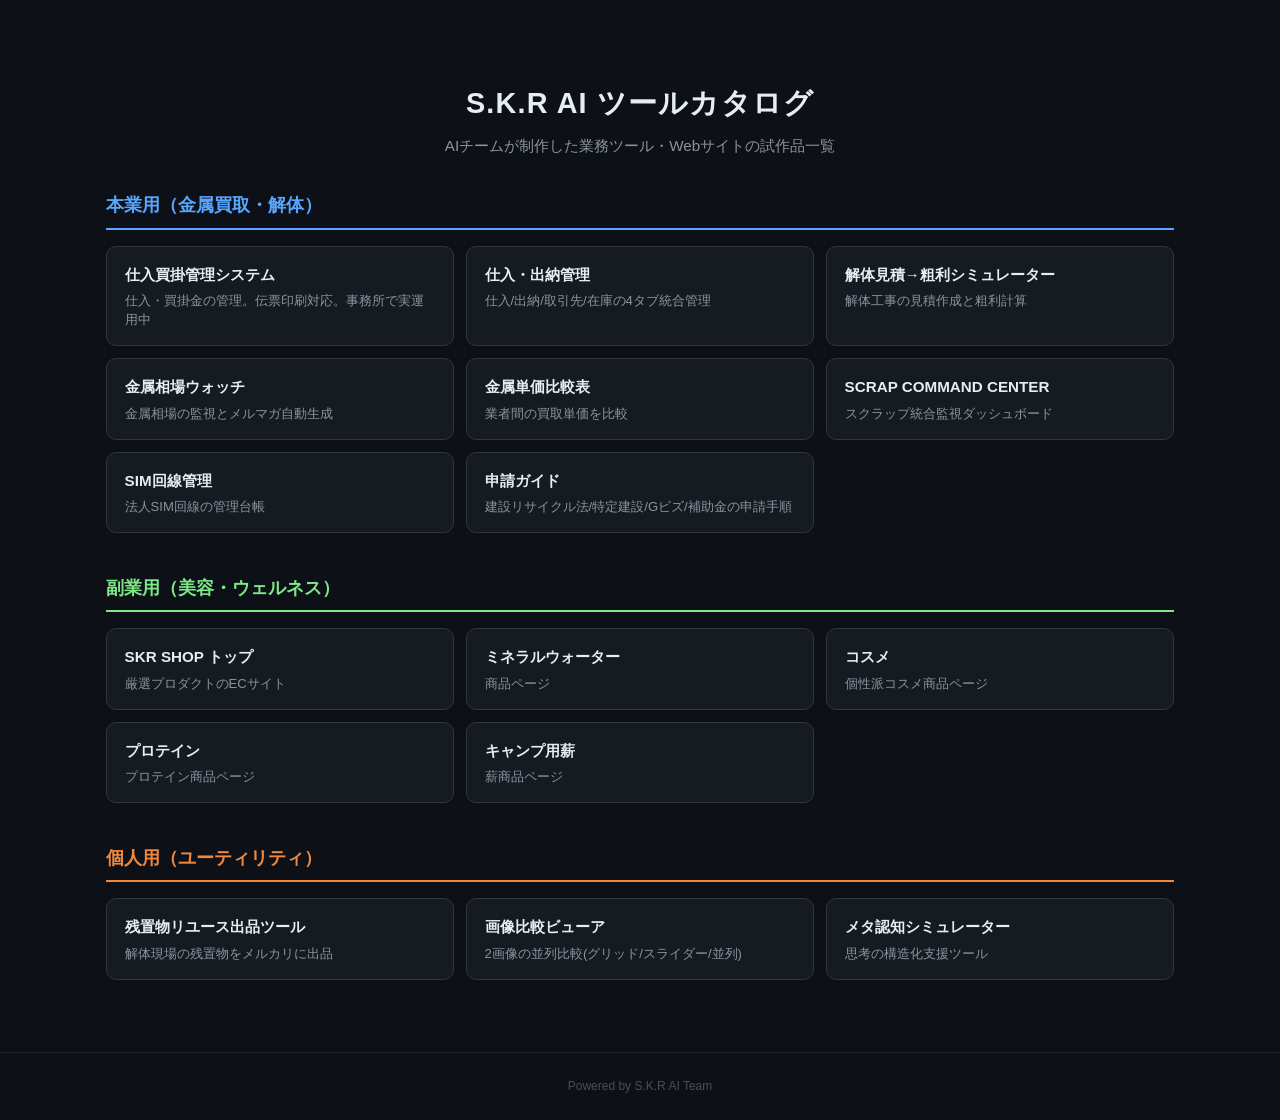
==== index.html @ cd391f43 "初回デプロイ: S.K.R AIツールカタログ(本業8+副業5+個人3) PII除去済み(名前/住所/電話/単価→ダミー化)、クロエQAパス。  Co-Authored-By: Claude Opus" ====
<!DOCTYPE html>
<html lang="ja">
<head>
<meta charset="UTF-8">
<meta name="viewport" content="width=device-width, initial-scale=1.0">
<title>S.K.R AI ツールカタログ</title>
<style>
  *,*::before,*::after{box-sizing:border-box;margin:0;padding:0}
  body{
    background:#0d1117;
    color:#c9d1d9;
    font-family:'Segoe UI','Hiragino Sans','Noto Sans JP',sans-serif;
    line-height:1.6;
    min-height:100vh;
    display:flex;
    flex-direction:column;
  }
  .container{
    max-width:1100px;
    margin:0 auto;
    padding:2rem 1rem;
    flex:1;
  }
  /* Header */
  .header{
    text-align:center;
    padding:3rem 1rem 2rem;
  }
  .header h1{
    font-size:1.8rem;
    font-weight:700;
    color:#e6edf3;
    letter-spacing:.04em;
  }
  .header p{
    margin-top:.5rem;
    font-size:.95rem;
    color:#8b949e;
  }
  /* Section */
  .section{margin-bottom:2.5rem}
  .section-title{
    font-size:1.15rem;
    font-weight:600;
    padding-bottom:.5rem;
    margin-bottom:1rem;
    border-bottom:2px solid;
  }
  .section-title--main{color:#58a6ff;border-color:#58a6ff}
  .section-title--side{color:#7ee787;border-color:#7ee787}
  .section-title--personal{color:#f0883e;border-color:#f0883e}
  /* Grid */
  .grid{
    display:grid;
    gap:.75rem;
    grid-template-columns:1fr;
  }
  @media(min-width:600px){.grid{grid-template-columns:repeat(2,1fr)}}
  @media(min-width:900px){.grid{grid-template-columns:repeat(3,1fr)}}
  /* Card */
  .card{
    display:block;
    background:#161b22;
    border:1px solid #30363d;
    border-radius:10px;
    padding:1rem 1.1rem;
    text-decoration:none;
    color:inherit;
    min-height:48px;
    transition:border-color .15s,box-shadow .15s;
  }
  .card:hover,.card:focus-visible{
    border-color:#58a6ff;
    box-shadow:0 0 0 1px #58a6ff33;
    outline:none;
  }
  .card-title{
    font-size:.95rem;
    font-weight:600;
    color:#e6edf3;
    margin-bottom:.25rem;
  }
  .card-desc{
    font-size:.82rem;
    color:#8b949e;
    line-height:1.45;
  }
  /* Footer */
  .footer{
    text-align:center;
    padding:1.5rem 1rem;
    font-size:.75rem;
    color:#484f58;
    border-top:1px solid #21262d;
  }
</style>
</head>
<body>

<div class="container">
  <header class="header">
    <h1>S.K.R AI ツールカタログ</h1>
    <p>AIチームが制作した業務ツール・Webサイトの試作品一覧</p>
  </header>

  <!-- 本業用 -->
  <section class="section">
    <h2 class="section-title section-title--main">本業用（金属買取・解体）</h2>
    <div class="grid">
      <a class="card" href="shiire-kaikake.html">
        <div class="card-title">仕入買掛管理システム</div>
        <div class="card-desc">仕入・買掛金の管理。伝票印刷対応。事務所で実運用中</div>
      </a>
      <a class="card" href="skr-kanri.html">
        <div class="card-title">仕入・出納管理</div>
        <div class="card-desc">仕入/出納/取引先/在庫の4タブ統合管理</div>
      </a>
      <a class="card" href="mitsumori-sim.html">
        <div class="card-title">解体見積→粗利シミュレーター</div>
        <div class="card-desc">解体工事の見積作成と粗利計算</div>
      </a>
      <a class="card" href="soba-watch.html">
        <div class="card-title">金属相場ウォッチ</div>
        <div class="card-desc">金属相場の監視とメルマガ自動生成</div>
      </a>
      <a class="card" href="skr-price-compare.html">
        <div class="card-title">金属単価比較表</div>
        <div class="card-desc">業者間の買取単価を比較</div>
      </a>
      <a class="card" href="scrap-monitor.html">
        <div class="card-title">SCRAP COMMAND CENTER</div>
        <div class="card-desc">スクラップ統合監視ダッシュボード</div>
      </a>
      <a class="card" href="sim-manager.html">
        <div class="card-title">SIM回線管理</div>
        <div class="card-desc">法人SIM回線の管理台帳</div>
      </a>
      <a class="card" href="shinsei-guide.html">
        <div class="card-title">申請ガイド</div>
        <div class="card-desc">建設リサイクル法/特定建設/Gビズ/補助金の申請手順</div>
      </a>
    </div>
  </section>

  <!-- 副業用 -->
  <section class="section">
    <h2 class="section-title section-title--side">副業用（美容・ウェルネス）</h2>
    <div class="grid">
      <a class="card" href="wbl/index.html">
        <div class="card-title">SKR SHOP トップ</div>
        <div class="card-desc">厳選プロダクトのECサイト</div>
      </a>
      <a class="card" href="wbl/water.html">
        <div class="card-title">ミネラルウォーター</div>
        <div class="card-desc">商品ページ</div>
      </a>
      <a class="card" href="wbl/cosmetics.html">
        <div class="card-title">コスメ</div>
        <div class="card-desc">個性派コスメ商品ページ</div>
      </a>
      <a class="card" href="wbl/protein.html">
        <div class="card-title">プロテイン</div>
        <div class="card-desc">プロテイン商品ページ</div>
      </a>
      <a class="card" href="wbl/firewood.html">
        <div class="card-title">キャンプ用薪</div>
        <div class="card-desc">薪商品ページ</div>
      </a>
    </div>
  </section>

  <!-- 個人用 -->
  <section class="section">
    <h2 class="section-title section-title--personal">個人用（ユーティリティ）</h2>
    <div class="grid">
      <a class="card" href="mercari-lister.html">
        <div class="card-title">残置物リユース出品ツール</div>
        <div class="card-desc">解体現場の残置物をメルカリに出品</div>
      </a>
      <a class="card" href="image-compare.html">
        <div class="card-title">画像比較ビューア</div>
        <div class="card-desc">2画像の並列比較(グリッド/スライダー/並列)</div>
      </a>
      <a class="card" href="metacognition-simulator.html">
        <div class="card-title">メタ認知シミュレーター</div>
        <div class="card-desc">思考の構造化支援ツール</div>
      </a>
    </div>
  </section>
</div>

<footer class="footer">Powered by S.K.R AI Team</footer>

</body>
</html>
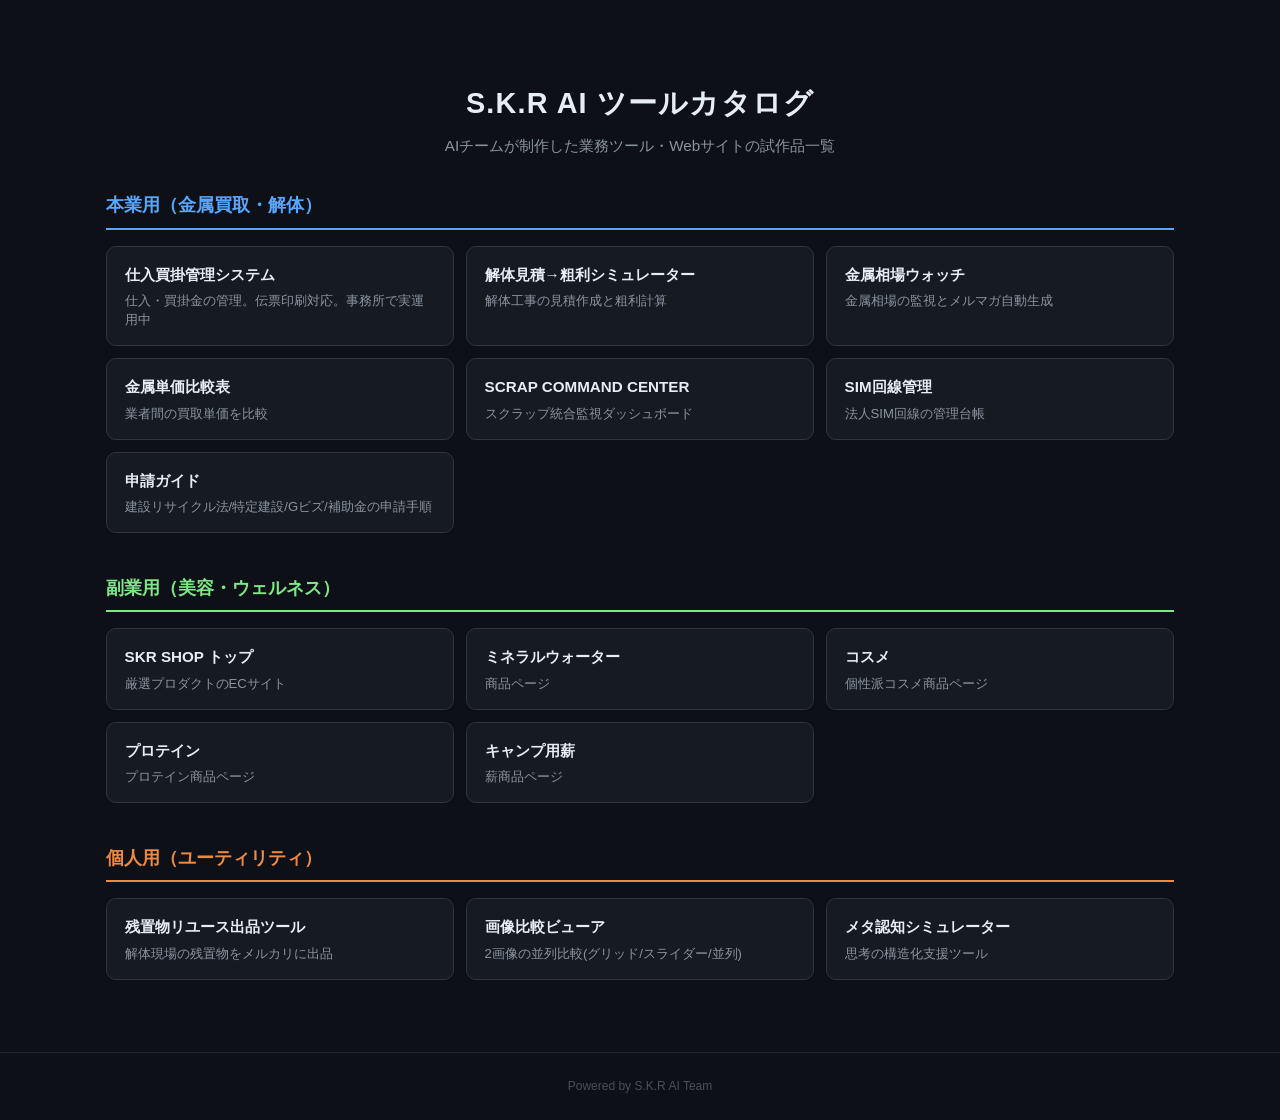
==== commit 791c5cf9: "仕入・出納管理を統合削除＋粗利シミュ最新反映 - カタログから「仕入・出納管理」カード削除（仕入買掛管理システムに統合済み） - shiire-kaikake.htmlを最新版に更新（タブ並替/棒金/" ====
--- a/index.html
+++ b/index.html
@@ -111,10 +111,6 @@
         <div class="card-title">仕入買掛管理システム</div>
         <div class="card-desc">仕入・買掛金の管理。伝票印刷対応。事務所で実運用中</div>
       </a>
-      <a class="card" href="skr-kanri.html">
-        <div class="card-title">仕入・出納管理</div>
-        <div class="card-desc">仕入/出納/取引先/在庫の4タブ統合管理</div>
-      </a>
       <a class="card" href="mitsumori-sim.html">
         <div class="card-title">解体見積→粗利シミュレーター</div>
         <div class="card-desc">解体工事の見積作成と粗利計算</div>
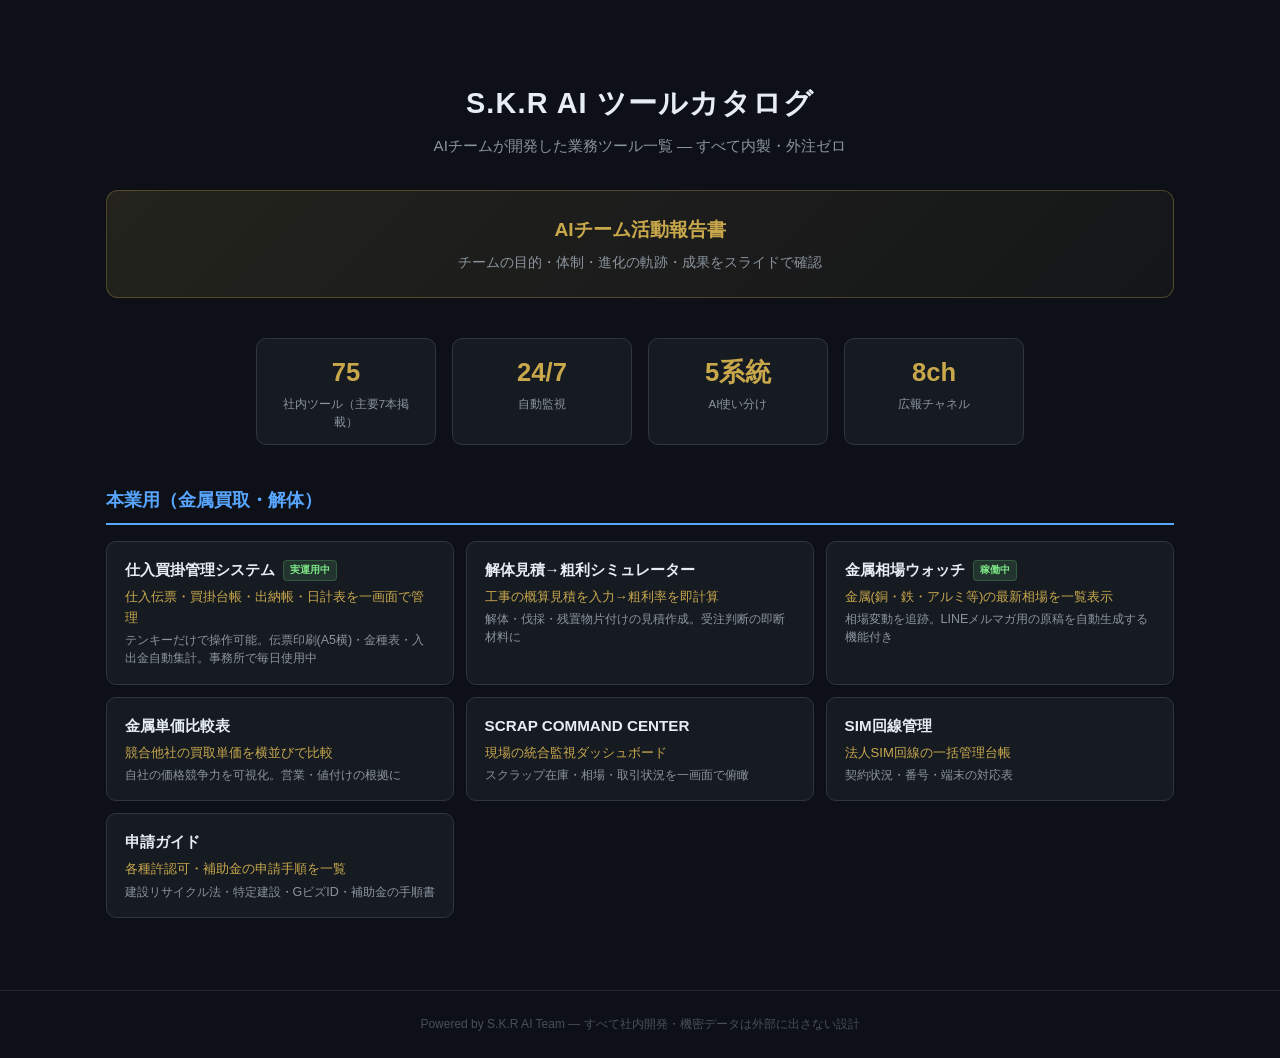
==== commit 383e2f93: "会長向けAIチーム活動報告書＋ツールカタログ更新 - team-report.html: 全10スライド（5W1H＋成長記録＋数字） - index.html: 本業only（副業セクション削除・st" ====
--- a/index.html
+++ b/index.html
@@ -21,7 +21,6 @@
     padding:2rem 1rem;
     flex:1;
   }
-  /* Header */
   .header{
     text-align:center;
     padding:3rem 1rem 2rem;
@@ -37,6 +36,33 @@
     font-size:.95rem;
     color:#8b949e;
   }
+  /* Hero banner */
+  .hero{
+    display:block;
+    background:linear-gradient(135deg,rgba(201,168,76,.12),rgba(201,168,76,.04));
+    border:1px solid rgba(201,168,76,.3);
+    border-radius:12px;
+    padding:1.5rem 1.5rem;
+    text-decoration:none;
+    color:inherit;
+    margin-bottom:2.5rem;
+    text-align:center;
+    transition:border-color .2s,box-shadow .2s;
+  }
+  .hero:hover{border-color:rgba(201,168,76,.6);box-shadow:0 0 0 2px rgba(201,168,76,.15)}
+  .hero-title{font-size:1.2rem;font-weight:700;color:#c9a84c;margin-bottom:.3rem}
+  .hero-desc{font-size:.88rem;color:#8b949e}
+  /* Stats */
+  .stats{
+    display:flex;flex-wrap:wrap;gap:1rem;justify-content:center;
+    margin-bottom:2.5rem;
+  }
+  .stat{
+    background:#161b22;border:1px solid #30363d;border-radius:10px;
+    padding:.8rem 1.2rem;text-align:center;min-width:120px;flex:1;max-width:180px;
+  }
+  .stat-num{font-size:1.6rem;font-weight:900;color:#c9a84c}
+  .stat-label{font-size:.72rem;color:#8b949e;margin-top:.1rem}
   /* Section */
   .section{margin-bottom:2.5rem}
   .section-title{
@@ -80,12 +106,27 @@
     color:#e6edf3;
     margin-bottom:.25rem;
   }
+  .card-use{
+    font-size:.82rem;
+    color:#c9a84c;
+    margin-bottom:.2rem;
+    font-weight:500;
+  }
   .card-desc{
-    font-size:.82rem;
+    font-size:.78rem;
     color:#8b949e;
     line-height:1.45;
   }
-  /* Footer */
+  .badge{
+    display:inline-block;
+    font-size:.65rem;
+    padding:1px 6px;
+    border-radius:4px;
+    margin-left:4px;
+    vertical-align:middle;
+  }
+  .badge-live{background:rgba(100,200,120,.15);color:#7ee787;border:1px solid rgba(100,200,120,.25)}
+  .badge-wip{background:rgba(240,136,62,.1);color:#f0883e;border:1px solid rgba(240,136,62,.2)}
   .footer{
     text-align:center;
     padding:1.5rem 1rem;
@@ -100,92 +141,69 @@
 <div class="container">
   <header class="header">
     <h1>S.K.R AI ツールカタログ</h1>
-    <p>AIチームが制作した業務ツール・Webサイトの試作品一覧</p>
+    <p>AIチームが開発した業務ツール一覧 — すべて内製・外注ゼロ</p>
   </header>
+
+  <!-- Hero: Team Report -->
+  <a class="hero" href="team-report.html">
+    <div class="hero-title">AIチーム活動報告書</div>
+    <div class="hero-desc">チームの目的・体制・進化の軌跡・成果をスライドで確認</div>
+  </a>
+
+  <!-- Stats -->
+  <div class="stats">
+    <div class="stat"><div class="stat-num">75</div><div class="stat-label">社内ツール（主要7本掲載）</div></div>
+    <div class="stat"><div class="stat-num">24/7</div><div class="stat-label">自動監視</div></div>
+    <div class="stat"><div class="stat-num">5系統</div><div class="stat-label">AI使い分け</div></div>
+    <div class="stat"><div class="stat-num">8ch</div><div class="stat-label">広報チャネル</div></div>
+  </div>
 
   <!-- 本業用 -->
   <section class="section">
     <h2 class="section-title section-title--main">本業用（金属買取・解体）</h2>
     <div class="grid">
       <a class="card" href="shiire-kaikake.html">
-        <div class="card-title">仕入買掛管理システム</div>
-        <div class="card-desc">仕入・買掛金の管理。伝票印刷対応。事務所で実運用中</div>
+        <div class="card-title">仕入買掛管理システム <span class="badge badge-live">実運用中</span></div>
+        <div class="card-use">仕入伝票・買掛台帳・出納帳・日計表を一画面で管理</div>
+        <div class="card-desc">テンキーだけで操作可能。伝票印刷(A5横)・金種表・入出金自動集計。事務所で毎日使用中</div>
       </a>
       <a class="card" href="mitsumori-sim.html">
         <div class="card-title">解体見積→粗利シミュレーター</div>
-        <div class="card-desc">解体工事の見積作成と粗利計算</div>
+        <div class="card-use">工事の概算見積を入力→粗利率を即計算</div>
+        <div class="card-desc">解体・伐採・残置物片付けの見積作成。受注判断の即断材料に</div>
       </a>
       <a class="card" href="soba-watch.html">
-        <div class="card-title">金属相場ウォッチ</div>
-        <div class="card-desc">金属相場の監視とメルマガ自動生成</div>
+        <div class="card-title">金属相場ウォッチ <span class="badge badge-live">稼働中</span></div>
+        <div class="card-use">金属(銅・鉄・アルミ等)の最新相場を一覧表示</div>
+        <div class="card-desc">相場変動を追跡。LINEメルマガ用の原稿を自動生成する機能付き</div>
       </a>
       <a class="card" href="skr-price-compare.html">
         <div class="card-title">金属単価比較表</div>
-        <div class="card-desc">業者間の買取単価を比較</div>
+        <div class="card-use">競合他社の買取単価を横並びで比較</div>
+        <div class="card-desc">自社の価格競争力を可視化。営業・値付けの根拠に</div>
       </a>
       <a class="card" href="scrap-monitor.html">
         <div class="card-title">SCRAP COMMAND CENTER</div>
-        <div class="card-desc">スクラップ統合監視ダッシュボード</div>
+        <div class="card-use">現場の統合監視ダッシュボード</div>
+        <div class="card-desc">スクラップ在庫・相場・取引状況を一画面で俯瞰</div>
       </a>
       <a class="card" href="sim-manager.html">
         <div class="card-title">SIM回線管理</div>
-        <div class="card-desc">法人SIM回線の管理台帳</div>
+        <div class="card-use">法人SIM回線の一括管理台帳</div>
+        <div class="card-desc">契約状況・番号・端末の対応表</div>
       </a>
       <a class="card" href="shinsei-guide.html">
         <div class="card-title">申請ガイド</div>
-        <div class="card-desc">建設リサイクル法/特定建設/Gビズ/補助金の申請手順</div>
+        <div class="card-use">各種許認可・補助金の申請手順を一覧</div>
+        <div class="card-desc">建設リサイクル法・特定建設・GビズID・補助金の手順書</div>
       </a>
     </div>
   </section>
 
-  <!-- 副業用 -->
-  <section class="section">
-    <h2 class="section-title section-title--side">副業用（美容・ウェルネス）</h2>
-    <div class="grid">
-      <a class="card" href="wbl/index.html">
-        <div class="card-title">SKR SHOP トップ</div>
-        <div class="card-desc">厳選プロダクトのECサイト</div>
-      </a>
-      <a class="card" href="wbl/water.html">
-        <div class="card-title">ミネラルウォーター</div>
-        <div class="card-desc">商品ページ</div>
-      </a>
-      <a class="card" href="wbl/cosmetics.html">
-        <div class="card-title">コスメ</div>
-        <div class="card-desc">個性派コスメ商品ページ</div>
-      </a>
-      <a class="card" href="wbl/protein.html">
-        <div class="card-title">プロテイン</div>
-        <div class="card-desc">プロテイン商品ページ</div>
-      </a>
-      <a class="card" href="wbl/firewood.html">
-        <div class="card-title">キャンプ用薪</div>
-        <div class="card-desc">薪商品ページ</div>
-      </a>
-    </div>
-  </section>
-
-  <!-- 個人用 -->
-  <section class="section">
-    <h2 class="section-title section-title--personal">個人用（ユーティリティ）</h2>
-    <div class="grid">
-      <a class="card" href="mercari-lister.html">
-        <div class="card-title">残置物リユース出品ツール</div>
-        <div class="card-desc">解体現場の残置物をメルカリに出品</div>
-      </a>
-      <a class="card" href="image-compare.html">
-        <div class="card-title">画像比較ビューア</div>
-        <div class="card-desc">2画像の並列比較(グリッド/スライダー/並列)</div>
-      </a>
-      <a class="card" href="metacognition-simulator.html">
-        <div class="card-title">メタ認知シミュレーター</div>
-        <div class="card-desc">思考の構造化支援ツール</div>
-      </a>
-    </div>
-  </section>
+
 </div>
 
-<footer class="footer">Powered by S.K.R AI Team</footer>
+<footer class="footer">Powered by S.K.R AI Team — すべて社内開発・機密データは外部に出さない設計</footer>
 
 </body>
 </html>
